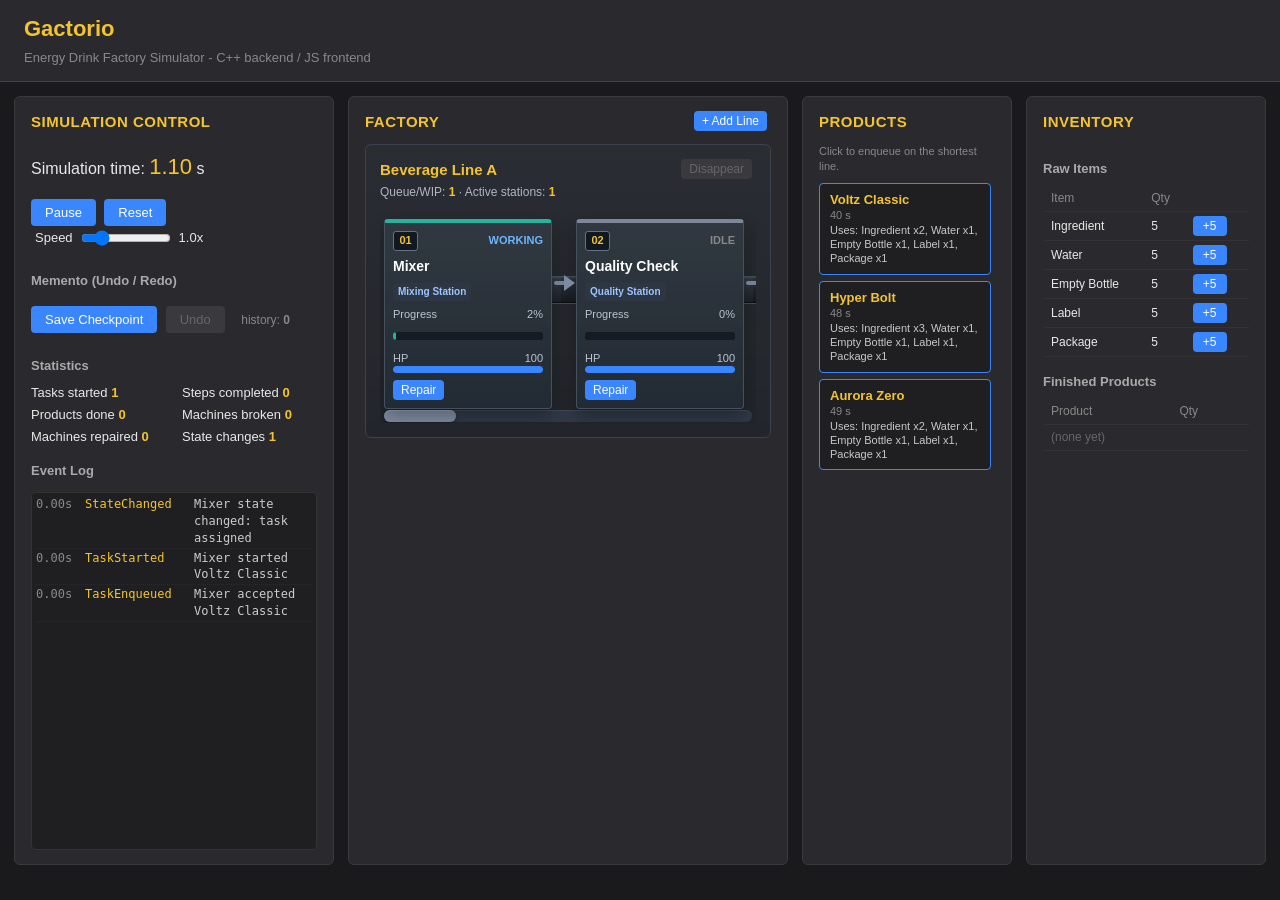
==== docs/index.html @ 55d5d54c "final design" ====
<!DOCTYPE html>
<html lang="en">
<head>
    <meta charset="UTF-8">
    <meta http-equiv="Cache-Control" content="no-cache, no-store, must-revalidate">
    <meta http-equiv="Pragma" content="no-cache">
    <meta http-equiv="Expires" content="0">
    <title>Gactorio - Energy Drink Factory</title>
    <link rel="stylesheet" href="style.css?v=20260613-compactline11">
</head>
<body>
    <header>
        <h1>Gactorio</h1>
        <p>Energy Drink Factory Simulator - C++ backend / JS frontend</p>
    </header>

    <main>
        <section id="sim-control">
            <h2>Simulation Control</h2>

            <div class="row">
                Simulation time:
                <span id="sim-time" class="big">0.00</span> s
            </div>

            <div class="row">
                <button id="btn-pause">Pause</button>
                <button id="btn-reset">Reset</button>
                <label class="speed">
                    Speed
                    <input id="speed" type="range" min="0.1" max="5" step="0.1" value="1">
                    <span id="speed-label">1.0x</span>
                </label>
            </div>

            <h3>Memento (Undo / Redo)</h3>
            <div class="row">
                <button id="btn-save">Save Checkpoint</button>
                <button id="btn-undo" disabled>Undo</button>
                <span style="color:#888; font-size:12px; margin-left:8px;">
                    history: <b id="history-size">0</b>
                </span>
            </div>

            <h3>Statistics</h3>
            <div id="stats-grid"></div>

            <h3>Event Log</h3>
            <div id="event-log"></div>
        </section>

        <section id="factory">
            <div class="factory-header">
                <h2>Factory</h2>
                <button id="btn-add-line" class="small">+ Add Line</button>
            </div>
            <div id="factory-content">Loading WebAssembly...</div>
        </section>

        <section id="products">
            <h2>Products</h2>
            <p class="hint">Click to enqueue on the shortest line.</p>
            <div class="product-list"></div>
        </section>

        <section id="inventory">
            <h2>Inventory</h2>
            <div id="inventory-content"></div>
        </section>
    </main>

    <script>
        var Module = {
            locateFile(path) {
                return path.endsWith('.wasm')
                    ? `${path}?v=20260613-compactline11`
                    : path;
            }
        };
    </script>
    <script src="gactorio.js?v=20260613-compactline11"></script>
    <script type="module" src="js/main.js?v=20260613-compactline11"></script>
</body>
</html>
---- docs/style.css ----
/* ---------- Layout ---------- */
* { box-sizing: border-box; }
html, body { height: 100%; }
body {
    margin: 0;
    font-family: -apple-system, BlinkMacSystemFont, "Segoe UI", Roboto, sans-serif;
    background: #1a1a1c;
    color: #e8e8e8;
    line-height: 1.4;
    overflow: hidden;             /* the three columns scroll, not the page */
}
header {
    padding: 14px 24px;
    background: #2a2a2e;
    border-bottom: 1px solid #444;
}
header h1 { margin: 0 0 4px; color: #f4c430; font-size: 22px; }
header p  { margin: 0; color: #888; font-size: 13px; }

/* Three-column layout: left = control + stats + event log,
   middle = factory (gets the most space for the future CSS shop floor),
   right = inventory. All three fill the viewport vertically.        */
main {
    display: grid;
    /* sim-control widened +10% (320→352), products is the new column,
       factory still gets 1fr so it stays the biggest.                */
    grid-template-columns: 320px minmax(0, 1fr) 210px 240px;
    gap: 14px;
    padding: 14px;
    /* viewport minus header (~75 px) minus our padding (28 px) */
    height: calc(100vh - 103px);
}
section {
    background: #2a2a2e;
    border: 1px solid #3a3a3e;
    border-radius: 6px;
    padding: 14px 16px;
    display: flex;
    flex-direction: column;
    min-width: 0;
    min-height: 0;                /* allow children to actually scroll */
}
section h2 { margin: 0 0 12px; color: #f4c430; font-size: 15px; text-transform: uppercase; letter-spacing: 0.5px; }
section h3 { margin: 16px 0 8px; color: #aaa; font-size: 13px; }

/* ---------- Sim Control (left column) ----------------------- */
/* Event log lives at the bottom of this column and fills whatever
   vertical room is left after the headers/buttons/stats above it.   */
#sim-control #event-log {
    flex: 1 1 auto;
    min-height: 120px;
    overflow-y: auto;
    background: #1f1f22;
    border: 1px solid #333;
    border-radius: 4px;
    padding: 2px 4px;
    margin-top: 4px;
}

/* ---------- Factory (middle column) ------------------------- */
#factory-content {
    flex: 1 1 auto;
    overflow-y: auto;
    min-height: 0;
}

/* ---------- Inventory (right column) ------------------------ */
#inventory-content {
    flex: 1 1 auto;
    overflow-y: auto;
    min-height: 0;
}

/* ---------- Products (second-from-right column) -------------- */
#products .hint { margin: 0 0 8px; color: #888; font-size: 11px; }
.product-list   { display: flex; flex-direction: column; gap: 6px; }
.product-btn {
    background: #1f1f22;
    border: 1px solid #3a86ff;
    color: #e8e8e8;
    border-radius: 4px;
    padding: 8px 10px;
    cursor: pointer;
    text-align: left;
    display: flex;
    flex-direction: column;
    gap: 2px;
}
.product-btn:hover  { background: #25304a; border-color: #6cb6ff; }
.product-btn b      { color: #f4c430; font-size: 13px; }
.product-btn span   { color: #888; font-size: 11px; }
.product-btn .requirements { color: #c8c8c8; line-height: 1.3; }

/* ---------- Factory header (h2 + Add Line button) ------------ */
.factory-header {
    display: flex;
    align-items: center;
    gap: 8px;
    margin: 0 0 12px;
}
.factory-header h2 { margin: 0; }
.factory-header button { margin-left: auto; }

/* ---------- Per-line header (name + remove button) ----------- */
.line-header {
    display: flex;
    align-items: flex-start;
    gap: 12px;
    margin: 0 0 10px;
}
.line-header > div { flex: 1; min-width: 0; }
.line-header h3 { margin: 0; flex: 1; }

/* ---------- Controls ---------- */
.row { margin: 8px 0; }
.big { font-size: 22px; color: #f4c430; font-variant-numeric: tabular-nums; }

button {
    background: #3a86ff;
    color: white;
    border: 0;
    padding: 6px 14px;
    border-radius: 4px;
    cursor: pointer;
    font-size: 13px;
    margin-right: 4px;
}
button:hover                  { background: #2a76ef; }
button.danger                 { background: #e63946; }
button.danger:hover           { background: #d52936; }
button.small                  { padding: 3px 8px; font-size: 12px; }
button.restock                { min-width: 34px; padding: 3px 6px; }
button:disabled,
button:disabled:hover         { background: #3a3a3e; color: #666; cursor: not-allowed; }

.speed { margin-left: 4px; display: inline-flex; align-items: center; gap: 6px; font-size: 13px; flex-wrap: wrap; }
.speed input[type=range] { width: 90px; }

/* ---------- Stats grid ---------- */
#stats-grid {
    display: grid;
    grid-template-columns: 1fr 1fr;
    gap: 4px 16px;
    font-size: 13px;
}
#stats-grid b { color: #f4c430; font-variant-numeric: tabular-nums; }

/* ---------- Factory / production line ---------- */
.empty-factory { color: #777; padding: 12px; }
.line {
    padding: 14px;
    margin-bottom: 14px;
    border: 1px solid #3b424e;
    border-radius: 6px;
    background:
        linear-gradient(180deg, rgba(255,255,255,0.035), rgba(255,255,255,0)),
        #22252b;
}
.line:last-child { margin-bottom: 0; }
.line h3 { margin: 0 0 4px; color: #f4c430; font-size: 15px; }
.line .meta { color: #aeb6c4; font-size: 12px; margin: 0; }
.line .meta b { color: #f4c430; }
.enqueue { margin: 6px 0 10px; }

.conveyor-line {
    position: relative;
    width: 100%;
    min-height: 154px;
    overflow-x: auto;
    overflow-y: hidden;
    padding: 8px 4px 14px;
    cursor: grab;
    user-select: none;
}
.conveyor-line.dragging { cursor: grabbing; }
.conveyor-line::-webkit-scrollbar { height: 0; }
.conveyor-line::-webkit-scrollbar-thumb { background: transparent; }
.conveyor-line::-webkit-scrollbar-track { background: transparent; }

.conveyor-belt {
    position: absolute;
    left: 4px;
    right: auto;
    top: 65px;
    width: var(--belt-width);
    height: 28px;
    border: 1px solid #44505f;
    border-radius: 3px;
    background:
        linear-gradient(180deg, rgba(255,255,255,0.08), rgba(0,0,0,0.22)),
        repeating-linear-gradient(90deg, #242b34 0 16px, #1b222b 16px 32px);
    box-shadow:
        inset 0 1px 0 rgba(255,255,255,0.08),
        inset 0 -1px 0 rgba(0,0,0,0.5);
}

.machine-flow {
    position: relative;
    z-index: 1;
    display: flex;
    align-items: stretch;
    width: var(--belt-width);
    min-width: var(--belt-width);
}

.machine-card {
    flex: 0 0 168px;
    min-height: 136px;
    padding: 8px;
    border: 1px solid #45515f;
    border-top: 4px solid #7d8797;
    border-radius: 4px;
    background:
        linear-gradient(180deg, rgba(255,255,255,0.065), rgba(255,255,255,0)),
        #222a33;
    color: #dce4ee;
    box-shadow: 0 8px 18px rgba(0,0,0,0.3);
}
.machine-card h4 {
    margin: 7px 0 4px;
    color: #ffffff;
    font-size: 14px;
    line-height: 1.2;
    overflow-wrap: anywhere;
}
.machine-card-top {
    display: grid;
    grid-template-columns: auto 1fr;
    align-items: center;
    gap: 6px;
    min-width: 0;
}
.station-index {
    display: inline-flex;
    align-items: center;
    justify-content: center;
    width: 25px;
    height: 20px;
    border-radius: 3px;
    background: #111820;
    border: 1px solid #647286;
    color: #f4c430;
    font-size: 11px;
    font-weight: 700;
}
.machine-badge {
    display: inline-block;
    max-width: 100%;
    border-radius: 3px;
    background: #2d3744;
    color: #9ec5ff;
    padding: 3px 5px;
    font-size: 10px;
    line-height: 1.2;
    font-weight: 700;
    overflow-wrap: anywhere;
}
.machine-card-top b {
    justify-self: end;
    font-size: 11px;
    text-transform: uppercase;
    white-space: nowrap;
}
.machine-route {
    display: none;
    min-height: 0;
    color: #aeb8c7;
    font-size: 11px;
    overflow-wrap: anywhere;
}
.meter-row {
    display: flex;
    justify-content: space-between;
    gap: 8px;
    margin-top: 6px;
    color: #bac5d4;
    font-size: 11px;
    font-variant-numeric: tabular-nums;
}
.machine-card progress {
    width: 100%;
    height: 8px;
    margin: 5px 0 2px;
    overflow: hidden;
    border: 0;
    border-radius: 3px;
    background: #151b22;
}
.machine-card progress::-webkit-progress-bar {
    background: #151b22;
    border-radius: 3px;
}
.machine-card progress::-webkit-progress-value {
    background: #25b39b;
    border-radius: 3px;
}
.hp-meter {
    height: 7px;
    overflow: hidden;
    border-radius: 3px;
    background: #151b22;
}
.hp-meter span {
    display: block;
    height: 100%;
    border-radius: inherit;
    background: #3a86ff;
}
.machine-actions {
    display: flex;
    gap: 6px;
    margin-top: 7px;
}

.belt-link {
    position: relative;
    flex: 0 0 24px;
    min-height: 136px;
}
.belt-link::before {
    content: "";
    position: absolute;
    top: 62px;
    left: 2px;
    right: 8px;
    height: 4px;
    border-radius: 999px;
    background: #7d8ba1;
    opacity: 0.9;
}
.belt-link::after {
    content: "";
    position: absolute;
    top: 56px;
    right: 1px;
    width: 0;
    height: 0;
    border-top: 8px solid transparent;
    border-bottom: 8px solid transparent;
    border-left: 11px solid #7d8ba1;
}

.conveyor-line .conveyor-slider {
    position: absolute;
    left: 4px;
    right: 4px;
    bottom: 1px;
    width: calc(100% - 8px);
    height: 12px;
    margin: 0;
    accent-color: #7f8da3;
    cursor: pointer;
    appearance: none;
    background: transparent;
}
.conveyor-line .conveyor-slider.is-hidden { display: none; }
.conveyor-line .conveyor-slider::-webkit-slider-runnable-track {
    height: 12px;
    border-radius: 999px;
    background: #303946;
    box-shadow: inset 0 1px 0 rgba(255,255,255,0.08);
}
.conveyor-line .conveyor-slider::-webkit-slider-thumb {
    appearance: none;
    width: 72px;
    height: 12px;
    border: 0;
    border-radius: 999px;
    background: #7f8da3;
    box-shadow:
        inset 0 1px 0 rgba(255,255,255,0.18),
        0 1px 4px rgba(0,0,0,0.25);
}
.conveyor-line .conveyor-slider::-moz-range-track {
    height: 12px;
    border-radius: 999px;
    background: #303946;
}
.conveyor-line .conveyor-slider::-moz-range-thumb {
    width: 72px;
    height: 12px;
    border: 0;
    border-radius: 999px;
    background: #7f8da3;
}

.machine-working { border-top-color: #25b39b; }
.machine-idle { border-top-color: #7d8797; }
.machine-broken { border-top-color: #c81d25; }
.machine-maintenance { border-top-color: #e0a800; }
.machine-paused { border-top-color: #7d8797; }
.machine-card.machine-broken progress::-webkit-progress-value,
.machine-card.machine-broken .hp-meter span { background: #c81d25; }
.machine-card.machine-maintenance progress::-webkit-progress-value,
.machine-card.machine-maintenance .hp-meter span { background: #e0a800; }

table { width: 100%; border-collapse: collapse; font-size: 12px; }
th, td {
    padding: 4px 8px;
    text-align: left;
    border-bottom: 1px solid #333;
    font-variant-numeric: tabular-nums;
}
th { color: #888; font-weight: normal; }
progress { width: 100%; height: 10px; }

/* ---------- Machine state colors ---------- */
.state-idle        { color: #888; }
.state-working     { color: #6cb6ff; }
.state-broken      { color: #ff6b6b; }
.state-maintenance { color: #f4c430; }
.state-paused      { color: #aaa; }

/* ---------- Event log ---------- */
#event-log { font-family: ui-monospace, SFMono-Regular, Menlo, monospace; font-size: 12px; }
.event {
    padding: 1px 0;
    border-bottom: 1px dotted #2a2a2e;
    display: grid;
    grid-template-columns: 45px 105px 1fr; /* edit */
    gap: 4px; /* 6 -> 3 */
}
.event .time { color: #888; }
.event .type { color: #f4c430; }
.event .msg  { color: #ccc; word-break: break-word; }

/* ---------- Custom scrollbar so the side columns feel cohesive --- */
#event-log::-webkit-scrollbar,
#factory-content::-webkit-scrollbar,
#inventory-content::-webkit-scrollbar { width: 8px; }
#event-log::-webkit-scrollbar-thumb,
#factory-content::-webkit-scrollbar-thumb,
#inventory-content::-webkit-scrollbar-thumb { background: #444; border-radius: 4px; }
#event-log::-webkit-scrollbar-track,
#factory-content::-webkit-scrollbar-track,
#inventory-content::-webkit-scrollbar-track { background: transparent; }
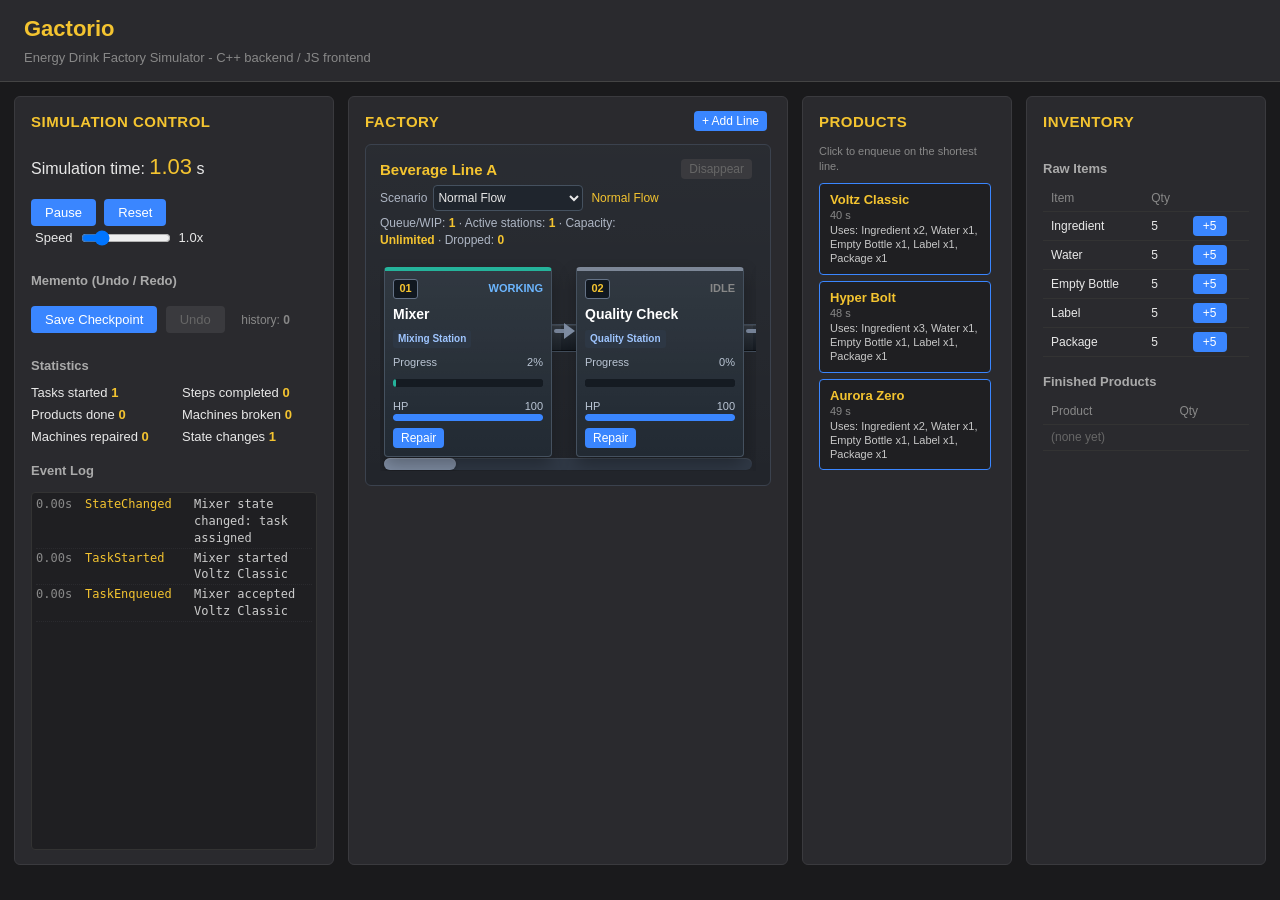
==== commit 628570aa: "Add production line scenarios and overflow handling Introduce ScenarioType and wire scenario support" ====
--- a/docs/index.html
+++ b/docs/index.html
@@ -6,7 +6,7 @@
     <meta http-equiv="Pragma" content="no-cache">
     <meta http-equiv="Expires" content="0">
     <title>Gactorio - Energy Drink Factory</title>
-    <link rel="stylesheet" href="style.css?v=20260613-compactline11">
+    <link rel="stylesheet" href="style.css?v=20260614-scenario13">
 </head>
 <body>
     <header>
@@ -73,12 +73,12 @@
         var Module = {
             locateFile(path) {
                 return path.endsWith('.wasm')
-                    ? `${path}?v=20260613-compactline11`
+                    ? `${path}?v=20260614-scenario13`
                     : path;
             }
         };
     </script>
-    <script src="gactorio.js?v=20260613-compactline11"></script>
-    <script type="module" src="js/main.js?v=20260613-compactline11"></script>
+    <script src="gactorio.js?v=20260614-scenario13"></script>
+    <script type="module" src="js/main.js?v=20260614-scenario13"></script>
 </body>
 </html>
--- a/docs/style.css
+++ b/docs/style.css
@@ -110,6 +110,34 @@
 }
 .line-header > div { flex: 1; min-width: 0; }
 .line-header h3 { margin: 0; flex: 1; }
+.scenario-control {
+    display: flex;
+    align-items: center;
+    flex-wrap: wrap;
+    gap: 8px;
+    margin: 5px 0 4px;
+    color: #aeb6c4;
+    font-size: 12px;
+}
+.scenario-control label {
+    display: inline-flex;
+    align-items: center;
+    gap: 6px;
+}
+.scenario-control select {
+    max-width: 190px;
+    min-width: 150px;
+    height: 26px;
+    border: 1px solid #45515f;
+    border-radius: 4px;
+    background: #1f252d;
+    color: #e8e8e8;
+    font-size: 12px;
+}
+.scenario-control span {
+    color: #f4c430;
+    font-variant-numeric: tabular-nums;
+}
 
 /* ---------- Controls ---------- */
 .row { margin: 8px 0; }
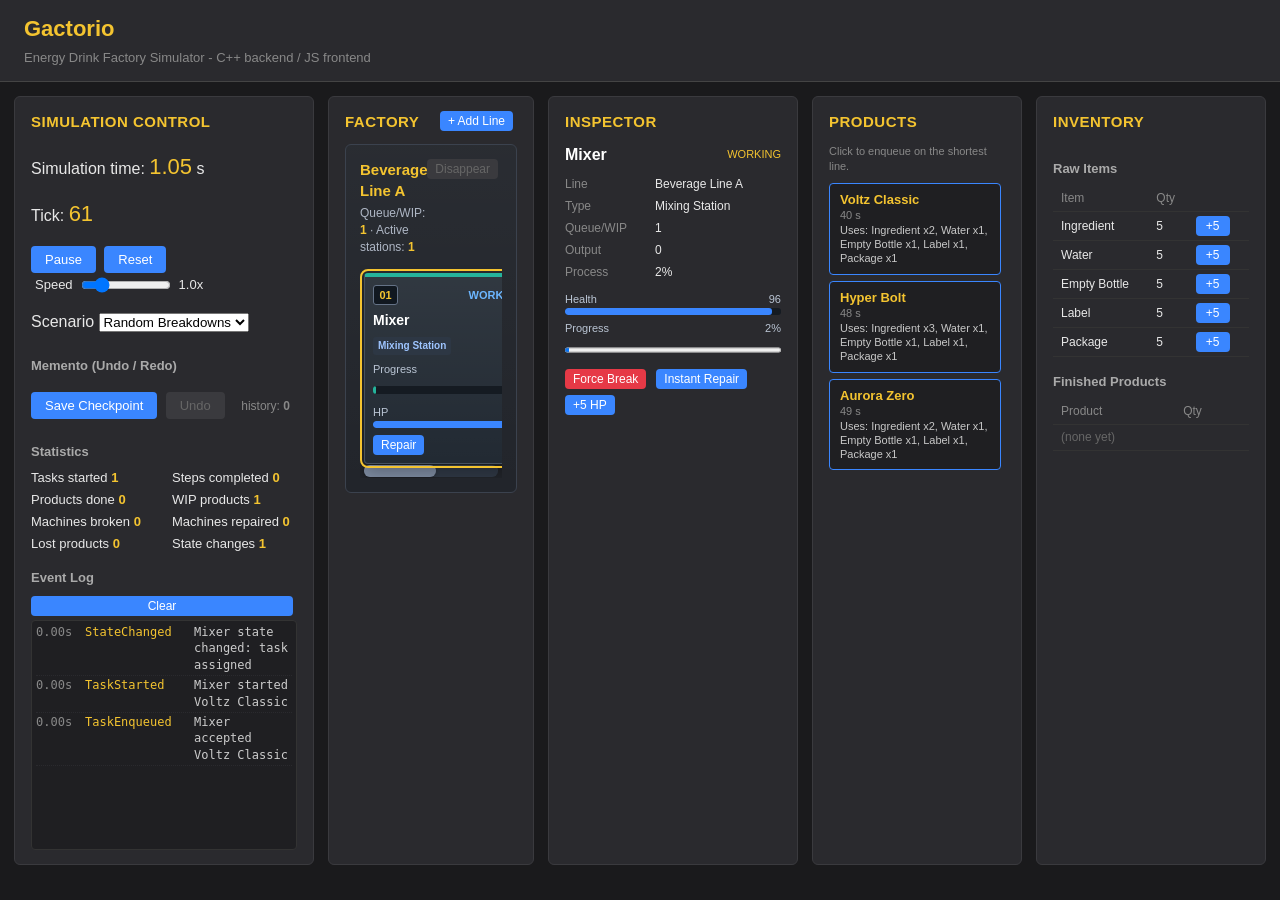
==== commit 042fd12a: "Satisfy project checklist UI requirements" ====
--- a/docs/index.html
+++ b/docs/index.html
@@ -6,7 +6,7 @@
     <meta http-equiv="Pragma" content="no-cache">
     <meta http-equiv="Expires" content="0">
     <title>Gactorio - Energy Drink Factory</title>
-    <link rel="stylesheet" href="style.css?v=20260614-scenario13">
+    <link rel="stylesheet" href="style.css?v=20260614-checklist">
 </head>
 <body>
     <header>
@@ -22,6 +22,10 @@
                 Simulation time:
                 <span id="sim-time" class="big">0.00</span> s
             </div>
+            <div class="row">
+                Tick:
+                <span id="tick-count" class="big small-big">0</span>
+            </div>
 
             <div class="row">
                 <button id="btn-pause">Pause</button>
@@ -30,6 +34,15 @@
                     Speed
                     <input id="speed" type="range" min="0.1" max="5" step="0.1" value="1">
                     <span id="speed-label">1.0x</span>
+                </label>
+            </div>
+            <div class="row">
+                <label class="scenario">
+                    Scenario
+                    <select id="scenario">
+                        <option value="random-breakdowns">Random Breakdowns</option>
+                        <option value="normal">Normal Flow</option>
+                    </select>
                 </label>
             </div>
 
@@ -46,6 +59,7 @@
             <div id="stats-grid"></div>
 
             <h3>Event Log</h3>
+            <button id="btn-clear-log" class="small">Clear</button>
             <div id="event-log"></div>
         </section>
 
@@ -55,6 +69,11 @@
                 <button id="btn-add-line" class="small">+ Add Line</button>
             </div>
             <div id="factory-content">Loading WebAssembly...</div>
+        </section>
+
+        <section id="inspector">
+            <h2>Inspector</h2>
+            <div id="inspector-content">Select a machine.</div>
         </section>
 
         <section id="products">
@@ -73,12 +92,12 @@
         var Module = {
             locateFile(path) {
                 return path.endsWith('.wasm')
-                    ? `${path}?v=20260614-scenario13`
+                    ? `${path}?v=20260614-checklist`
                     : path;
             }
         };
     </script>
-    <script src="gactorio.js?v=20260614-scenario13"></script>
-    <script type="module" src="js/main.js?v=20260614-scenario13"></script>
+    <script src="gactorio.js?v=20260614-checklist"></script>
+    <script type="module" src="js/main.js?v=20260614-checklist"></script>
 </body>
 </html>
--- a/docs/style.css
+++ b/docs/style.css
@@ -24,7 +24,7 @@
     display: grid;
     /* sim-control widened +10% (320→352), products is the new column,
        factory still gets 1fr so it stays the biggest.                */
-    grid-template-columns: 320px minmax(0, 1fr) 210px 240px;
+    grid-template-columns: 300px minmax(0, 1fr) 250px 210px 230px;
     gap: 14px;
     padding: 14px;
     /* viewport minus header (~75 px) minus our padding (28 px) */
@@ -64,6 +64,42 @@
     min-height: 0;
 }
 
+/* ---------- Inspector --------------------------------------- */
+#inspector-content {
+    flex: 1 1 auto;
+    overflow-y: auto;
+    min-height: 0;
+}
+.muted { color: #888; font-size: 12px; }
+.inspector-title {
+    display: flex;
+    justify-content: space-between;
+    gap: 8px;
+    align-items: center;
+    margin-bottom: 10px;
+}
+.inspector-title b { color: #fff; overflow-wrap: anywhere; }
+.inspector-title span {
+    color: #f4c430;
+    font-size: 11px;
+    text-transform: uppercase;
+}
+.inspector-fields {
+    display: grid;
+    grid-template-columns: 82px 1fr;
+    gap: 5px 8px;
+    margin: 0 0 12px;
+    font-size: 12px;
+}
+.inspector-fields dt { color: #888; }
+.inspector-fields dd { margin: 0; color: #e8e8e8; overflow-wrap: anywhere; }
+.inspector-actions {
+    display: flex;
+    flex-wrap: wrap;
+    gap: 6px;
+    margin-top: 10px;
+}
+
 /* ---------- Inventory (right column) ------------------------ */
 #inventory-content {
     flex: 1 1 auto;
@@ -110,34 +146,6 @@
 }
 .line-header > div { flex: 1; min-width: 0; }
 .line-header h3 { margin: 0; flex: 1; }
-.scenario-control {
-    display: flex;
-    align-items: center;
-    flex-wrap: wrap;
-    gap: 8px;
-    margin: 5px 0 4px;
-    color: #aeb6c4;
-    font-size: 12px;
-}
-.scenario-control label {
-    display: inline-flex;
-    align-items: center;
-    gap: 6px;
-}
-.scenario-control select {
-    max-width: 190px;
-    min-width: 150px;
-    height: 26px;
-    border: 1px solid #45515f;
-    border-radius: 4px;
-    background: #1f252d;
-    color: #e8e8e8;
-    font-size: 12px;
-}
-.scenario-control span {
-    color: #f4c430;
-    font-variant-numeric: tabular-nums;
-}
 
 /* ---------- Controls ---------- */
 .row { margin: 8px 0; }
@@ -244,6 +252,10 @@
     color: #dce4ee;
     box-shadow: 0 8px 18px rgba(0,0,0,0.3);
 }
+.machine-card.selected {
+    outline: 2px solid #f4c430;
+    outline-offset: 2px;
+}
 .machine-card h4 {
     margin: 7px 0 4px;
     color: #ffffff;
@@ -455,10 +467,13 @@
 /* ---------- Custom scrollbar so the side columns feel cohesive --- */
 #event-log::-webkit-scrollbar,
 #factory-content::-webkit-scrollbar,
-#inventory-content::-webkit-scrollbar { width: 8px; }
+#inventory-content::-webkit-scrollbar,
+#inspector-content::-webkit-scrollbar { width: 8px; }
 #event-log::-webkit-scrollbar-thumb,
 #factory-content::-webkit-scrollbar-thumb,
-#inventory-content::-webkit-scrollbar-thumb { background: #444; border-radius: 4px; }
+#inventory-content::-webkit-scrollbar-thumb,
+#inspector-content::-webkit-scrollbar-thumb { background: #444; border-radius: 4px; }
 #event-log::-webkit-scrollbar-track,
 #factory-content::-webkit-scrollbar-track,
-#inventory-content::-webkit-scrollbar-track { background: transparent; }
+#inventory-content::-webkit-scrollbar-track,
+#inspector-content::-webkit-scrollbar-track { background: transparent; }
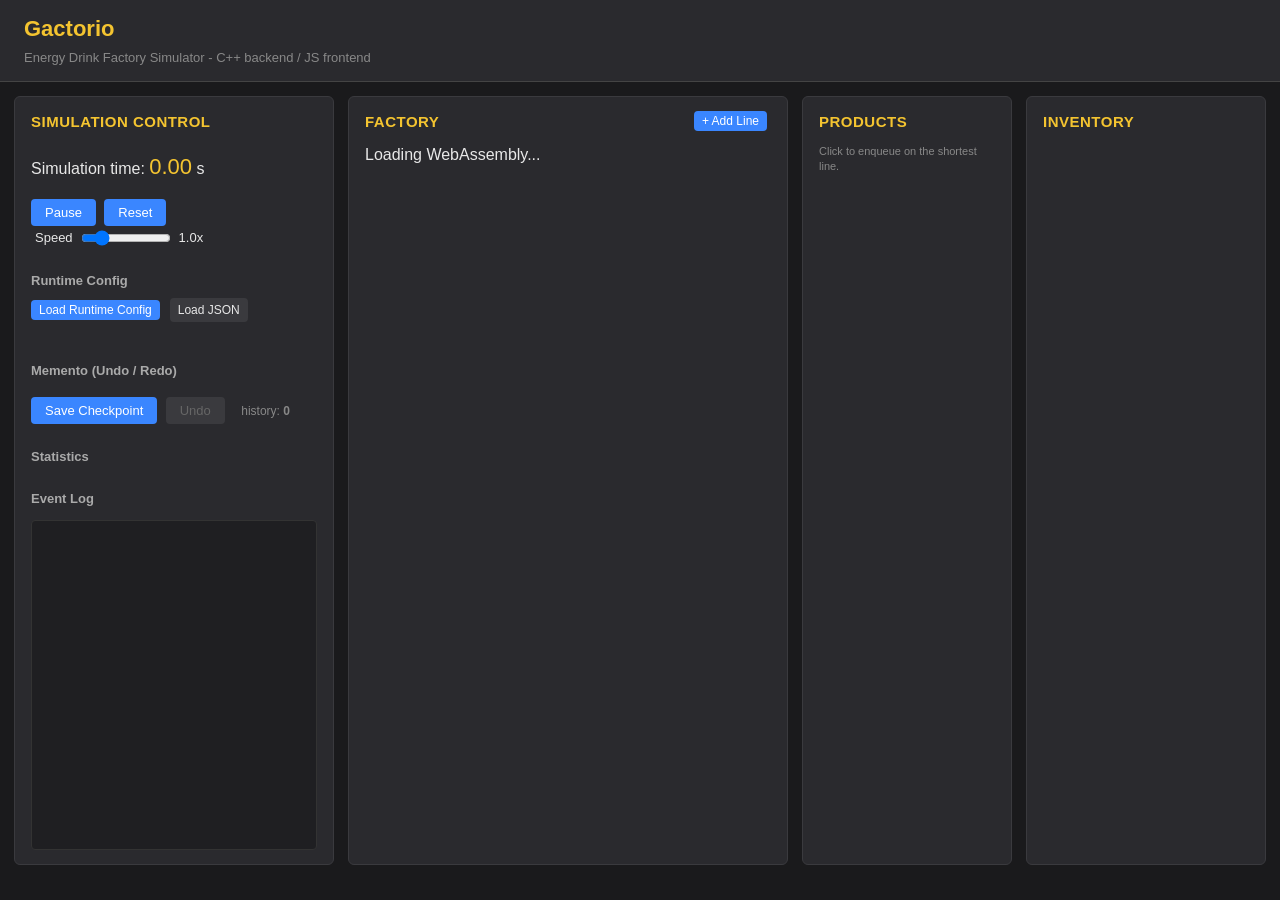
==== commit a4ff61ae: "Add runtime config UI and memento support Add a web UI runtime-config loader and ship example runtim" ====
--- a/docs/index.html
+++ b/docs/index.html
@@ -6,7 +6,7 @@
     <meta http-equiv="Pragma" content="no-cache">
     <meta http-equiv="Expires" content="0">
     <title>Gactorio - Energy Drink Factory</title>
-    <link rel="stylesheet" href="style.css?v=20260614-checklist">
+    <link rel="stylesheet" href="style.css?v=20260614-scenario13">
 </head>
 <body>
     <header>
@@ -22,10 +22,6 @@
                 Simulation time:
                 <span id="sim-time" class="big">0.00</span> s
             </div>
-            <div class="row">
-                Tick:
-                <span id="tick-count" class="big small-big">0</span>
-            </div>
 
             <div class="row">
                 <button id="btn-pause">Pause</button>
@@ -36,15 +32,16 @@
                     <span id="speed-label">1.0x</span>
                 </label>
             </div>
-            <div class="row">
-                <label class="scenario">
-                    Scenario
-                    <select id="scenario">
-                        <option value="random-breakdowns">Random Breakdowns</option>
-                        <option value="normal">Normal Flow</option>
-                    </select>
+
+            <h3>Runtime Config</h3>
+            <div class="config-actions">
+                <button id="btn-load-runtime-config" class="small">Load Runtime Config</button>
+                <label class="file-load">
+                    <span>Load JSON</span>
+                    <input id="config-file-input" type="file" accept=".json,application/json">
                 </label>
             </div>
+            <div id="config-status" class="config-status" role="status"></div>
 
             <h3>Memento (Undo / Redo)</h3>
             <div class="row">
@@ -59,7 +56,6 @@
             <div id="stats-grid"></div>
 
             <h3>Event Log</h3>
-            <button id="btn-clear-log" class="small">Clear</button>
             <div id="event-log"></div>
         </section>
 
@@ -69,11 +65,6 @@
                 <button id="btn-add-line" class="small">+ Add Line</button>
             </div>
             <div id="factory-content">Loading WebAssembly...</div>
-        </section>
-
-        <section id="inspector">
-            <h2>Inspector</h2>
-            <div id="inspector-content">Select a machine.</div>
         </section>
 
         <section id="products">
@@ -92,12 +83,12 @@
         var Module = {
             locateFile(path) {
                 return path.endsWith('.wasm')
-                    ? `${path}?v=20260614-checklist`
+                    ? `${path}?v=20260614-scenario13`
                     : path;
             }
         };
     </script>
-    <script src="gactorio.js?v=20260614-checklist"></script>
-    <script type="module" src="js/main.js?v=20260614-checklist"></script>
+    <script src="gactorio.js?v=20260614-scenario13"></script>
+    <script type="module" src="js/main.js?v=20260614-scenario13"></script>
 </body>
 </html>
--- a/docs/style.css
+++ b/docs/style.css
@@ -24,7 +24,7 @@
     display: grid;
     /* sim-control widened +10% (320→352), products is the new column,
        factory still gets 1fr so it stays the biggest.                */
-    grid-template-columns: 300px minmax(0, 1fr) 250px 210px 230px;
+    grid-template-columns: 320px minmax(0, 1fr) 210px 240px;
     gap: 14px;
     padding: 14px;
     /* viewport minus header (~75 px) minus our padding (28 px) */
@@ -64,42 +64,6 @@
     min-height: 0;
 }
 
-/* ---------- Inspector --------------------------------------- */
-#inspector-content {
-    flex: 1 1 auto;
-    overflow-y: auto;
-    min-height: 0;
-}
-.muted { color: #888; font-size: 12px; }
-.inspector-title {
-    display: flex;
-    justify-content: space-between;
-    gap: 8px;
-    align-items: center;
-    margin-bottom: 10px;
-}
-.inspector-title b { color: #fff; overflow-wrap: anywhere; }
-.inspector-title span {
-    color: #f4c430;
-    font-size: 11px;
-    text-transform: uppercase;
-}
-.inspector-fields {
-    display: grid;
-    grid-template-columns: 82px 1fr;
-    gap: 5px 8px;
-    margin: 0 0 12px;
-    font-size: 12px;
-}
-.inspector-fields dt { color: #888; }
-.inspector-fields dd { margin: 0; color: #e8e8e8; overflow-wrap: anywhere; }
-.inspector-actions {
-    display: flex;
-    flex-wrap: wrap;
-    gap: 6px;
-    margin-top: 10px;
-}
-
 /* ---------- Inventory (right column) ------------------------ */
 #inventory-content {
     flex: 1 1 auto;
@@ -146,6 +110,34 @@
 }
 .line-header > div { flex: 1; min-width: 0; }
 .line-header h3 { margin: 0; flex: 1; }
+.scenario-control {
+    display: flex;
+    align-items: center;
+    flex-wrap: wrap;
+    gap: 8px;
+    margin: 5px 0 4px;
+    color: #aeb6c4;
+    font-size: 12px;
+}
+.scenario-control label {
+    display: inline-flex;
+    align-items: center;
+    gap: 6px;
+}
+.scenario-control select {
+    max-width: 190px;
+    min-width: 150px;
+    height: 26px;
+    border: 1px solid #45515f;
+    border-radius: 4px;
+    background: #1f252d;
+    color: #e8e8e8;
+    font-size: 12px;
+}
+.scenario-control span {
+    color: #f4c430;
+    font-variant-numeric: tabular-nums;
+}
 
 /* ---------- Controls ---------- */
 .row { margin: 8px 0; }
@@ -171,6 +163,42 @@
 
 .speed { margin-left: 4px; display: inline-flex; align-items: center; gap: 6px; font-size: 13px; flex-wrap: wrap; }
 .speed input[type=range] { width: 90px; }
+
+.config-actions {
+    display: flex;
+    flex-wrap: wrap;
+    gap: 6px;
+    align-items: center;
+}
+.file-load {
+    position: relative;
+    display: inline-flex;
+    align-items: center;
+    min-height: 24px;
+    padding: 3px 8px;
+    border-radius: 4px;
+    background: #3a3a3e;
+    color: #e8e8e8;
+    cursor: pointer;
+    font-size: 12px;
+}
+.file-load:hover { background: #4a4a50; }
+.file-load input {
+    position: absolute;
+    inset: 0;
+    opacity: 0;
+    cursor: pointer;
+}
+.config-status {
+    min-height: 18px;
+    margin-top: 6px;
+    color: #888;
+    font-size: 12px;
+    overflow-wrap: anywhere;
+}
+.config-status[data-state="success"] { color: #25b39b; }
+.config-status[data-state="error"] { color: #ff6b6b; }
+.config-status[data-state="pending"] { color: #f4c430; }
 
 /* ---------- Stats grid ---------- */
 #stats-grid {
@@ -252,10 +280,6 @@
     color: #dce4ee;
     box-shadow: 0 8px 18px rgba(0,0,0,0.3);
 }
-.machine-card.selected {
-    outline: 2px solid #f4c430;
-    outline-offset: 2px;
-}
 .machine-card h4 {
     margin: 7px 0 4px;
     color: #ffffff;
@@ -467,13 +491,10 @@
 /* ---------- Custom scrollbar so the side columns feel cohesive --- */
 #event-log::-webkit-scrollbar,
 #factory-content::-webkit-scrollbar,
-#inventory-content::-webkit-scrollbar,
-#inspector-content::-webkit-scrollbar { width: 8px; }
+#inventory-content::-webkit-scrollbar { width: 8px; }
 #event-log::-webkit-scrollbar-thumb,
 #factory-content::-webkit-scrollbar-thumb,
-#inventory-content::-webkit-scrollbar-thumb,
-#inspector-content::-webkit-scrollbar-thumb { background: #444; border-radius: 4px; }
+#inventory-content::-webkit-scrollbar-thumb { background: #444; border-radius: 4px; }
 #event-log::-webkit-scrollbar-track,
 #factory-content::-webkit-scrollbar-track,
-#inventory-content::-webkit-scrollbar-track,
-#inspector-content::-webkit-scrollbar-track { background: transparent; }
+#inventory-content::-webkit-scrollbar-track { background: transparent; }
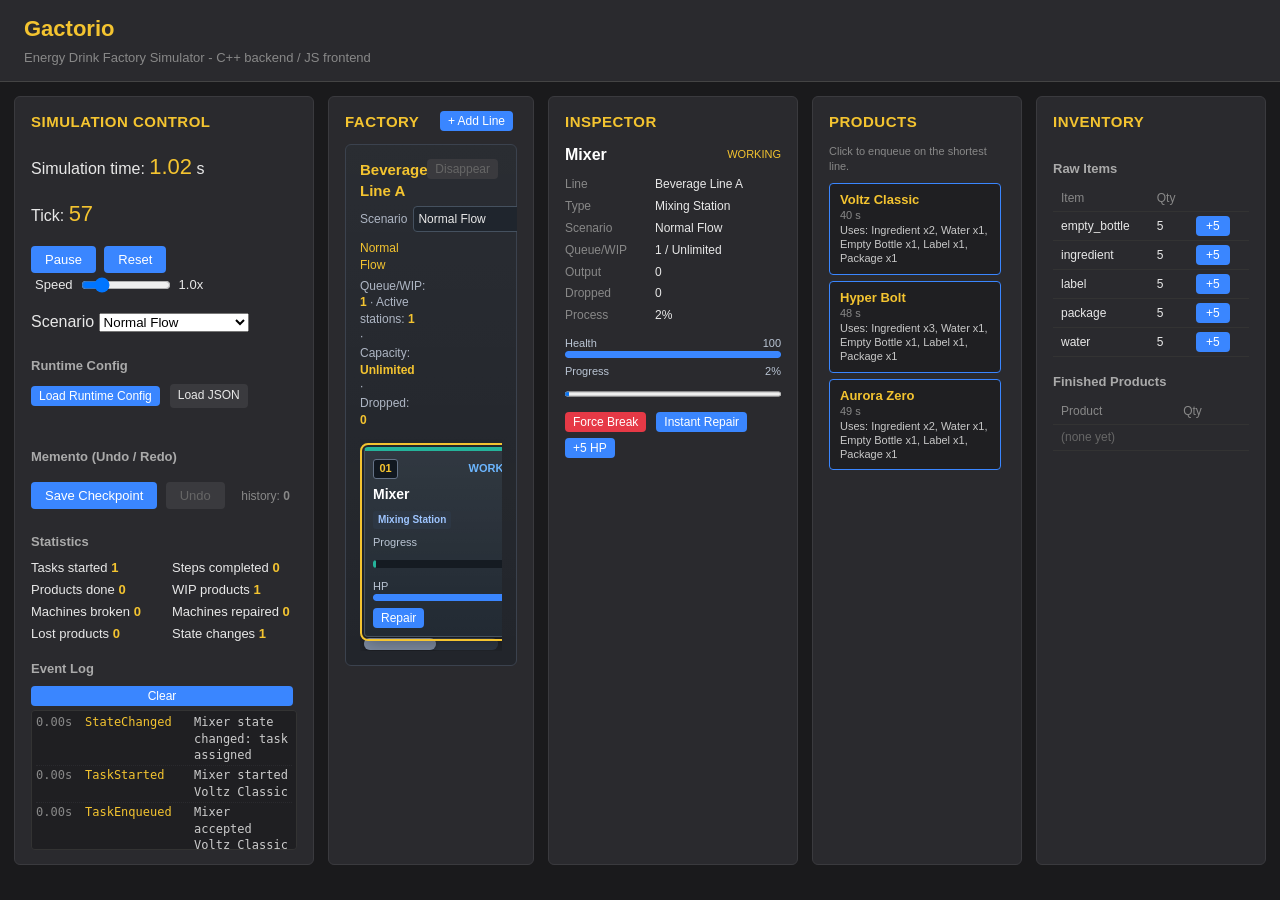
==== commit 85c0e96a: "Update hotfix UI checklist support" ====
--- a/docs/index.html
+++ b/docs/index.html
@@ -6,7 +6,7 @@
     <meta http-equiv="Pragma" content="no-cache">
     <meta http-equiv="Expires" content="0">
     <title>Gactorio - Energy Drink Factory</title>
-    <link rel="stylesheet" href="style.css?v=20260614-scenario13">
+    <link rel="stylesheet" href="style.css?v=20260614-hotfix-checklist">
 </head>
 <body>
     <header>
@@ -22,6 +22,10 @@
                 Simulation time:
                 <span id="sim-time" class="big">0.00</span> s
             </div>
+            <div class="row">
+                Tick:
+                <span id="tick-count" class="big small-big">0</span>
+            </div>
 
             <div class="row">
                 <button id="btn-pause">Pause</button>
@@ -30,6 +34,17 @@
                     Speed
                     <input id="speed" type="range" min="0.1" max="5" step="0.1" value="1">
                     <span id="speed-label">1.0x</span>
+                </label>
+            </div>
+            <div class="row">
+                <label class="scenario">
+                    Scenario
+                    <select id="global-scenario">
+                        <option value="normal-flow">Normal Flow</option>
+                        <option value="random-breakdowns">Random Breakdowns</option>
+                        <option value="bottleneck">Bottleneck</option>
+                        <option value="overflow">Overflow</option>
+                    </select>
                 </label>
             </div>
 
@@ -56,6 +71,7 @@
             <div id="stats-grid"></div>
 
             <h3>Event Log</h3>
+            <button id="btn-clear-log" class="small">Clear</button>
             <div id="event-log"></div>
         </section>
 
@@ -65,6 +81,11 @@
                 <button id="btn-add-line" class="small">+ Add Line</button>
             </div>
             <div id="factory-content">Loading WebAssembly...</div>
+        </section>
+
+        <section id="inspector">
+            <h2>Inspector</h2>
+            <div id="inspector-content">Select a machine.</div>
         </section>
 
         <section id="products">
@@ -83,12 +104,12 @@
         var Module = {
             locateFile(path) {
                 return path.endsWith('.wasm')
-                    ? `${path}?v=20260614-scenario13`
+                    ? `${path}?v=20260614-hotfix-checklist`
                     : path;
             }
         };
     </script>
-    <script src="gactorio.js?v=20260614-scenario13"></script>
-    <script type="module" src="js/main.js?v=20260614-scenario13"></script>
+    <script src="gactorio.js?v=20260614-hotfix-checklist"></script>
+    <script type="module" src="js/main.js?v=20260614-hotfix-checklist"></script>
 </body>
 </html>
--- a/docs/style.css
+++ b/docs/style.css
@@ -24,7 +24,7 @@
     display: grid;
     /* sim-control widened +10% (320→352), products is the new column,
        factory still gets 1fr so it stays the biggest.                */
-    grid-template-columns: 320px minmax(0, 1fr) 210px 240px;
+    grid-template-columns: 300px minmax(0, 1fr) 250px 210px 230px;
     gap: 14px;
     padding: 14px;
     /* viewport minus header (~75 px) minus our padding (28 px) */
@@ -64,6 +64,42 @@
     min-height: 0;
 }
 
+/* ---------- Inspector --------------------------------------- */
+#inspector-content {
+    flex: 1 1 auto;
+    overflow-y: auto;
+    min-height: 0;
+}
+.muted { color: #888; font-size: 12px; }
+.inspector-title {
+    display: flex;
+    justify-content: space-between;
+    gap: 8px;
+    align-items: center;
+    margin-bottom: 10px;
+}
+.inspector-title b { color: #fff; overflow-wrap: anywhere; }
+.inspector-title span {
+    color: #f4c430;
+    font-size: 11px;
+    text-transform: uppercase;
+}
+.inspector-fields {
+    display: grid;
+    grid-template-columns: 82px 1fr;
+    gap: 5px 8px;
+    margin: 0 0 12px;
+    font-size: 12px;
+}
+.inspector-fields dt { color: #888; }
+.inspector-fields dd { margin: 0; color: #e8e8e8; overflow-wrap: anywhere; }
+.inspector-actions {
+    display: flex;
+    flex-wrap: wrap;
+    gap: 6px;
+    margin-top: 10px;
+}
+
 /* ---------- Inventory (right column) ------------------------ */
 #inventory-content {
     flex: 1 1 auto;
@@ -280,6 +316,10 @@
     color: #dce4ee;
     box-shadow: 0 8px 18px rgba(0,0,0,0.3);
 }
+.machine-card.selected {
+    outline: 2px solid #f4c430;
+    outline-offset: 2px;
+}
 .machine-card h4 {
     margin: 7px 0 4px;
     color: #ffffff;
@@ -491,10 +531,13 @@
 /* ---------- Custom scrollbar so the side columns feel cohesive --- */
 #event-log::-webkit-scrollbar,
 #factory-content::-webkit-scrollbar,
-#inventory-content::-webkit-scrollbar { width: 8px; }
+#inventory-content::-webkit-scrollbar,
+#inspector-content::-webkit-scrollbar { width: 8px; }
 #event-log::-webkit-scrollbar-thumb,
 #factory-content::-webkit-scrollbar-thumb,
-#inventory-content::-webkit-scrollbar-thumb { background: #444; border-radius: 4px; }
+#inventory-content::-webkit-scrollbar-thumb,
+#inspector-content::-webkit-scrollbar-thumb { background: #444; border-radius: 4px; }
 #event-log::-webkit-scrollbar-track,
 #factory-content::-webkit-scrollbar-track,
-#inventory-content::-webkit-scrollbar-track { background: transparent; }
+#inventory-content::-webkit-scrollbar-track,
+#inspector-content::-webkit-scrollbar-track { background: transparent; }
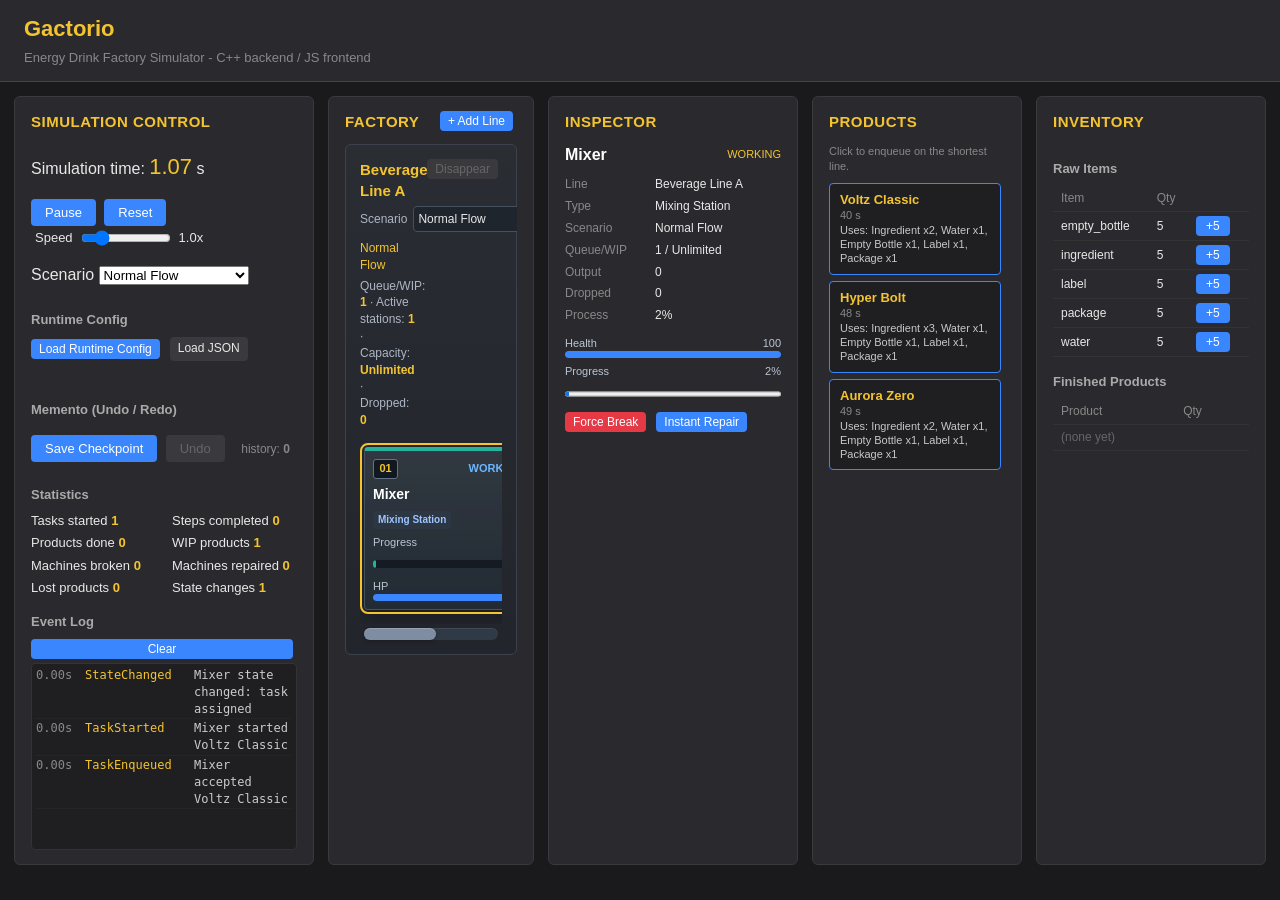
==== commit 97ffb7fd: "Refine hotfix simulation UI controls" ====
--- a/docs/index.html
+++ b/docs/index.html
@@ -6,7 +6,7 @@
     <meta http-equiv="Pragma" content="no-cache">
     <meta http-equiv="Expires" content="0">
     <title>Gactorio - Energy Drink Factory</title>
-    <link rel="stylesheet" href="style.css?v=20260614-hotfix-checklist">
+    <link rel="stylesheet" href="style.css?v=20260614-hotfix-cleanup">
 </head>
 <body>
     <header>
@@ -22,11 +22,6 @@
                 Simulation time:
                 <span id="sim-time" class="big">0.00</span> s
             </div>
-            <div class="row">
-                Tick:
-                <span id="tick-count" class="big small-big">0</span>
-            </div>
-
             <div class="row">
                 <button id="btn-pause">Pause</button>
                 <button id="btn-reset">Reset</button>
@@ -104,12 +99,12 @@
         var Module = {
             locateFile(path) {
                 return path.endsWith('.wasm')
-                    ? `${path}?v=20260614-hotfix-checklist`
+                    ? `${path}?v=20260614-hotfix-cleanup`
                     : path;
             }
         };
     </script>
-    <script src="gactorio.js?v=20260614-hotfix-checklist"></script>
-    <script type="module" src="js/main.js?v=20260614-hotfix-checklist"></script>
+    <script src="gactorio.js?v=20260614-hotfix-cleanup"></script>
+    <script type="module" src="js/main.js?v=20260614-hotfix-cleanup"></script>
 </body>
 </html>
--- a/docs/style.css
+++ b/docs/style.css
@@ -272,6 +272,10 @@
     cursor: grab;
     user-select: none;
 }
+.conveyor-shell {
+    position: relative;
+    min-width: 0;
+}
 .conveyor-line.dragging { cursor: grabbing; }
 .conveyor-line::-webkit-scrollbar { height: 0; }
 .conveyor-line::-webkit-scrollbar-thumb { background: transparent; }
@@ -410,12 +414,6 @@
     border-radius: inherit;
     background: #3a86ff;
 }
-.machine-actions {
-    display: flex;
-    gap: 6px;
-    margin-top: 7px;
-}
-
 .belt-link {
     position: relative;
     flex: 0 0 24px;
@@ -444,27 +442,24 @@
     border-left: 11px solid #7d8ba1;
 }
 
-.conveyor-line .conveyor-slider {
-    position: absolute;
-    left: 4px;
-    right: 4px;
-    bottom: 1px;
+.conveyor-shell .conveyor-slider {
+    display: block;
     width: calc(100% - 8px);
     height: 12px;
-    margin: 0;
+    margin: 4px 4px 0;
     accent-color: #7f8da3;
     cursor: pointer;
     appearance: none;
     background: transparent;
 }
-.conveyor-line .conveyor-slider.is-hidden { display: none; }
-.conveyor-line .conveyor-slider::-webkit-slider-runnable-track {
+.conveyor-shell .conveyor-slider.is-hidden { display: none; }
+.conveyor-shell .conveyor-slider::-webkit-slider-runnable-track {
     height: 12px;
     border-radius: 999px;
     background: #303946;
     box-shadow: inset 0 1px 0 rgba(255,255,255,0.08);
 }
-.conveyor-line .conveyor-slider::-webkit-slider-thumb {
+.conveyor-shell .conveyor-slider::-webkit-slider-thumb {
     appearance: none;
     width: 72px;
     height: 12px;
@@ -475,12 +470,12 @@
         inset 0 1px 0 rgba(255,255,255,0.18),
         0 1px 4px rgba(0,0,0,0.25);
 }
-.conveyor-line .conveyor-slider::-moz-range-track {
+.conveyor-shell .conveyor-slider::-moz-range-track {
     height: 12px;
     border-radius: 999px;
     background: #303946;
 }
-.conveyor-line .conveyor-slider::-moz-range-thumb {
+.conveyor-shell .conveyor-slider::-moz-range-thumb {
     width: 72px;
     height: 12px;
     border: 0;
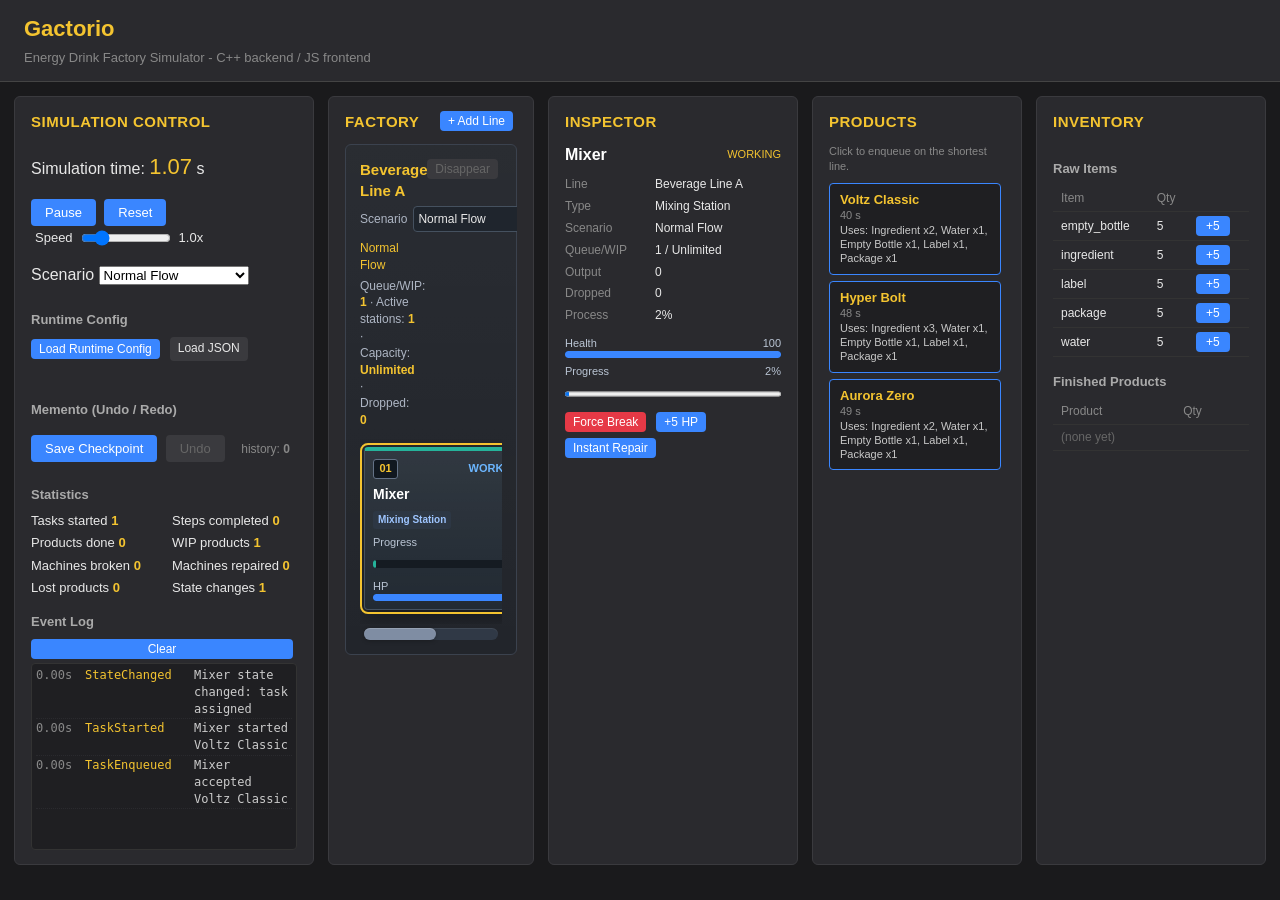
==== commit bfcf5bee: "Tighten scenario and repair controls" ====
--- a/docs/index.html
+++ b/docs/index.html
@@ -6,7 +6,7 @@
     <meta http-equiv="Pragma" content="no-cache">
     <meta http-equiv="Expires" content="0">
     <title>Gactorio - Energy Drink Factory</title>
-    <link rel="stylesheet" href="style.css?v=20260614-hotfix-cleanup">
+    <link rel="stylesheet" href="style.css?v=20260614-hotfix-controls2">
 </head>
 <body>
     <header>
@@ -37,8 +37,6 @@
                     <select id="global-scenario">
                         <option value="normal-flow">Normal Flow</option>
                         <option value="random-breakdowns">Random Breakdowns</option>
-                        <option value="bottleneck">Bottleneck</option>
-                        <option value="overflow">Overflow</option>
                     </select>
                 </label>
             </div>
@@ -99,12 +97,12 @@
         var Module = {
             locateFile(path) {
                 return path.endsWith('.wasm')
-                    ? `${path}?v=20260614-hotfix-cleanup`
+                    ? `${path}?v=20260614-hotfix-controls2`
                     : path;
             }
         };
     </script>
-    <script src="gactorio.js?v=20260614-hotfix-cleanup"></script>
-    <script type="module" src="js/main.js?v=20260614-hotfix-cleanup"></script>
+    <script src="gactorio.js?v=20260614-hotfix-controls2"></script>
+    <script type="module" src="js/main.js?v=20260614-hotfix-controls2"></script>
 </body>
 </html>
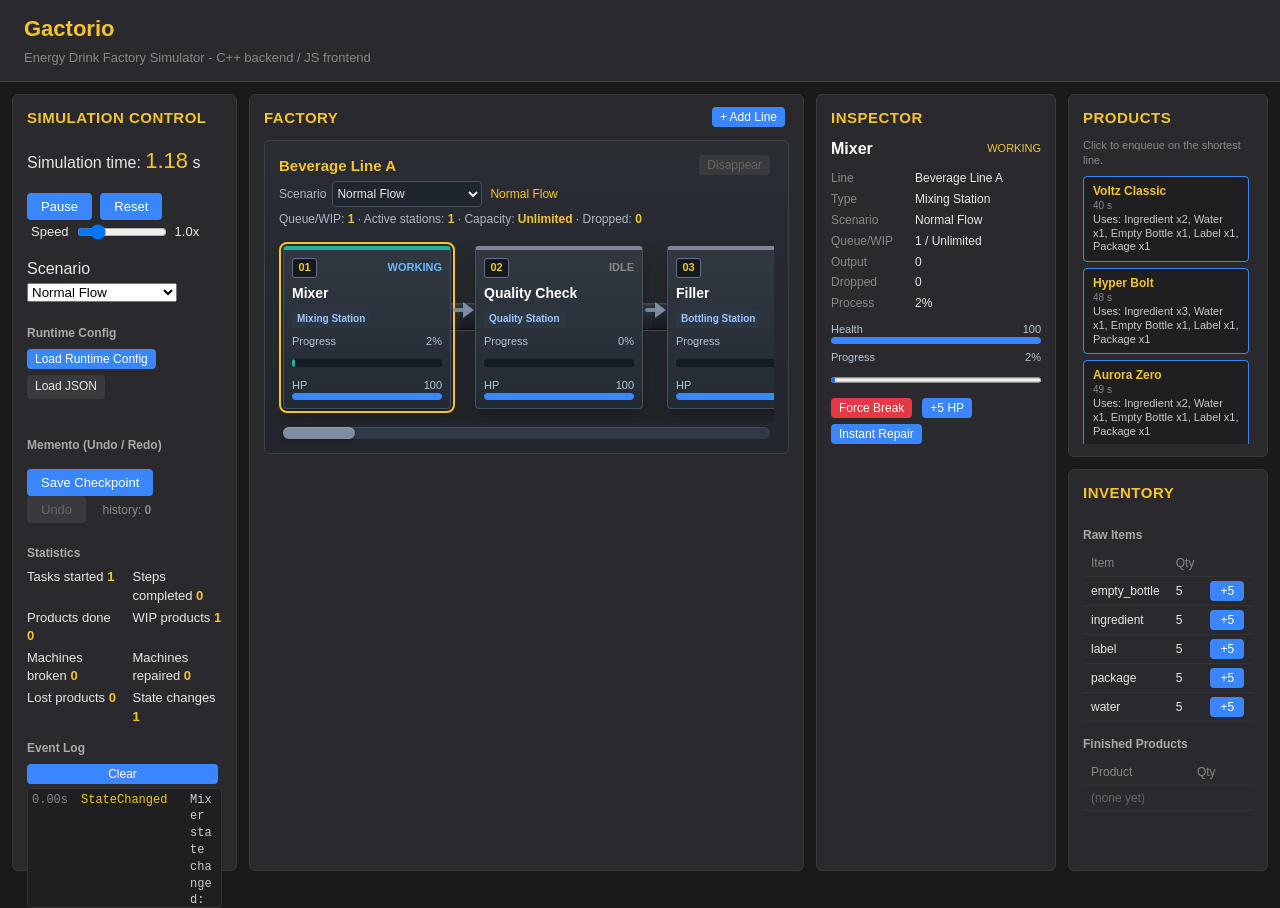
==== commit 64c437c8: "Rework frontend side panel layout" ====
--- a/docs/index.html
+++ b/docs/index.html
@@ -6,7 +6,7 @@
     <meta http-equiv="Pragma" content="no-cache">
     <meta http-equiv="Expires" content="0">
     <title>Gactorio - Energy Drink Factory</title>
-    <link rel="stylesheet" href="style.css?v=20260614-hotfix-controls2">
+    <link rel="stylesheet" href="style.css?v=20260614-hotfix-layout2">
 </head>
 <body>
     <header>
@@ -81,28 +81,30 @@
             <div id="inspector-content">Select a machine.</div>
         </section>
 
-        <section id="products">
-            <h2>Products</h2>
-            <p class="hint">Click to enqueue on the shortest line.</p>
-            <div class="product-list"></div>
-        </section>
+        <div id="catalog-stack">
+            <section id="products">
+                <h2>Products</h2>
+                <p class="hint">Click to enqueue on the shortest line.</p>
+                <div class="product-list"></div>
+            </section>
 
-        <section id="inventory">
-            <h2>Inventory</h2>
-            <div id="inventory-content"></div>
-        </section>
+            <section id="inventory">
+                <h2>Inventory</h2>
+                <div id="inventory-content"></div>
+            </section>
+        </div>
     </main>
 
     <script>
         var Module = {
             locateFile(path) {
                 return path.endsWith('.wasm')
-                    ? `${path}?v=20260614-hotfix-controls2`
+                    ? `${path}?v=20260614-hotfix-layout2`
                     : path;
             }
         };
     </script>
-    <script src="gactorio.js?v=20260614-hotfix-controls2"></script>
-    <script type="module" src="js/main.js?v=20260614-hotfix-controls2"></script>
+    <script src="gactorio.js?v=20260614-hotfix-layout2"></script>
+    <script type="module" src="js/main.js?v=20260614-hotfix-layout2"></script>
 </body>
 </html>
--- a/docs/style.css
+++ b/docs/style.css
@@ -17,31 +17,45 @@
 header h1 { margin: 0 0 4px; color: #f4c430; font-size: 22px; }
 header p  { margin: 0; color: #888; font-size: 13px; }
 
-/* Three-column layout: left = control + stats + event log,
-   middle = factory (gets the most space for the future CSS shop floor),
-   right = inventory. All three fill the viewport vertically.        */
+/* Four-zone layout: control, large factory floor, inspector, and a compact
+   catalog stack where Products and Inventory share one vertical column. */
 main {
     display: grid;
-    /* sim-control widened +10% (320→352), products is the new column,
-       factory still gets 1fr so it stays the biggest.                */
-    grid-template-columns: 300px minmax(0, 1fr) 250px 210px 230px;
-    gap: 14px;
-    padding: 14px;
+    grid-template-columns: 225px minmax(0, 1fr) 240px 200px;
+    grid-template-areas:
+        "simctl factory inspector catalog";
+    gap: 12px;
+    padding: 12px;
     /* viewport minus header (~75 px) minus our padding (28 px) */
-    height: calc(100vh - 103px);
+    height: calc(100vh - 99px);
 }
 section {
     background: #2a2a2e;
     border: 1px solid #3a3a3e;
     border-radius: 6px;
-    padding: 14px 16px;
+    padding: 12px 14px;
     display: flex;
     flex-direction: column;
     min-width: 0;
     min-height: 0;                /* allow children to actually scroll */
 }
-section h2 { margin: 0 0 12px; color: #f4c430; font-size: 15px; text-transform: uppercase; letter-spacing: 0.5px; }
-section h3 { margin: 16px 0 8px; color: #aaa; font-size: 13px; }
+
+/* Grid-area assignments */
+#sim-control { grid-area: simctl; }
+#factory     { grid-area: factory; }
+#inspector   { grid-area: inspector; }
+#catalog-stack {
+    grid-area: catalog;
+    display: grid;
+    grid-template-rows: minmax(0, 0.95fr) minmax(0, 1.05fr);
+    gap: 12px;
+    min-width: 0;
+    min-height: 0;
+}
+#catalog-stack > section { min-height: 0; }
+
+section h2 { margin: 0 0 10px; color: #f4c430; font-size: 15px; text-transform: uppercase; letter-spacing: 0.5px; }
+section h3 { margin: 14px 0 7px; color: #aaa; font-size: 12px; }
 
 /* ---------- Sim Control (left column) ----------------------- */
 /* Event log lives at the bottom of this column and fills whatever
@@ -86,9 +100,9 @@
 }
 .inspector-fields {
     display: grid;
-    grid-template-columns: 82px 1fr;
-    gap: 5px 8px;
-    margin: 0 0 12px;
+    grid-template-columns: 76px 1fr;
+    gap: 4px 8px;
+    margin: 0 0 10px;
     font-size: 12px;
 }
 .inspector-fields dt { color: #888; }
@@ -100,22 +114,29 @@
     margin-top: 10px;
 }
 
-/* ---------- Inventory (right column) ------------------------ */
+/* ---------- Inventory (catalog stack bottom) ---------------- */
 #inventory-content {
     flex: 1 1 auto;
     overflow-y: auto;
     min-height: 0;
 }
 
-/* ---------- Products (second-from-right column) -------------- */
-#products .hint { margin: 0 0 8px; color: #888; font-size: 11px; }
-.product-list   { display: flex; flex-direction: column; gap: 6px; }
+/* ---------- Products (catalog stack top) -------------------- */
+#products .hint { margin: 0 0 7px; color: #888; font-size: 11px; }
+.product-list {
+    display: flex;
+    flex-direction: column;
+    gap: 6px;
+    flex: 1 1 auto;
+    overflow-y: auto;
+    min-height: 0;
+}
 .product-btn {
     background: #1f1f22;
     border: 1px solid #3a86ff;
     color: #e8e8e8;
     border-radius: 4px;
-    padding: 8px 10px;
+    padding: 7px 9px;
     cursor: pointer;
     text-align: left;
     display: flex;
@@ -123,9 +144,9 @@
     gap: 2px;
 }
 .product-btn:hover  { background: #25304a; border-color: #6cb6ff; }
-.product-btn b      { color: #f4c430; font-size: 13px; }
-.product-btn span   { color: #888; font-size: 11px; }
-.product-btn .requirements { color: #c8c8c8; line-height: 1.3; }
+.product-btn b      { color: #f4c430; font-size: 12px; }
+.product-btn span   { color: #888; font-size: 10px; }
+.product-btn .requirements { color: #c8c8c8; line-height: 1.25; font-size: 11px; }
 
 /* ---------- Factory header (h2 + Add Line button) ------------ */
 .factory-header {
@@ -527,12 +548,15 @@
 #event-log::-webkit-scrollbar,
 #factory-content::-webkit-scrollbar,
 #inventory-content::-webkit-scrollbar,
-#inspector-content::-webkit-scrollbar { width: 8px; }
+#inspector-content::-webkit-scrollbar,
+.product-list::-webkit-scrollbar { width: 8px; }
 #event-log::-webkit-scrollbar-thumb,
 #factory-content::-webkit-scrollbar-thumb,
 #inventory-content::-webkit-scrollbar-thumb,
-#inspector-content::-webkit-scrollbar-thumb { background: #444; border-radius: 4px; }
+#inspector-content::-webkit-scrollbar-thumb,
+.product-list::-webkit-scrollbar-thumb { background: #444; border-radius: 4px; }
 #event-log::-webkit-scrollbar-track,
 #factory-content::-webkit-scrollbar-track,
 #inventory-content::-webkit-scrollbar-track,
-#inspector-content::-webkit-scrollbar-track { background: transparent; }
+#inspector-content::-webkit-scrollbar-track,
+.product-list::-webkit-scrollbar-track { background: transparent; }
